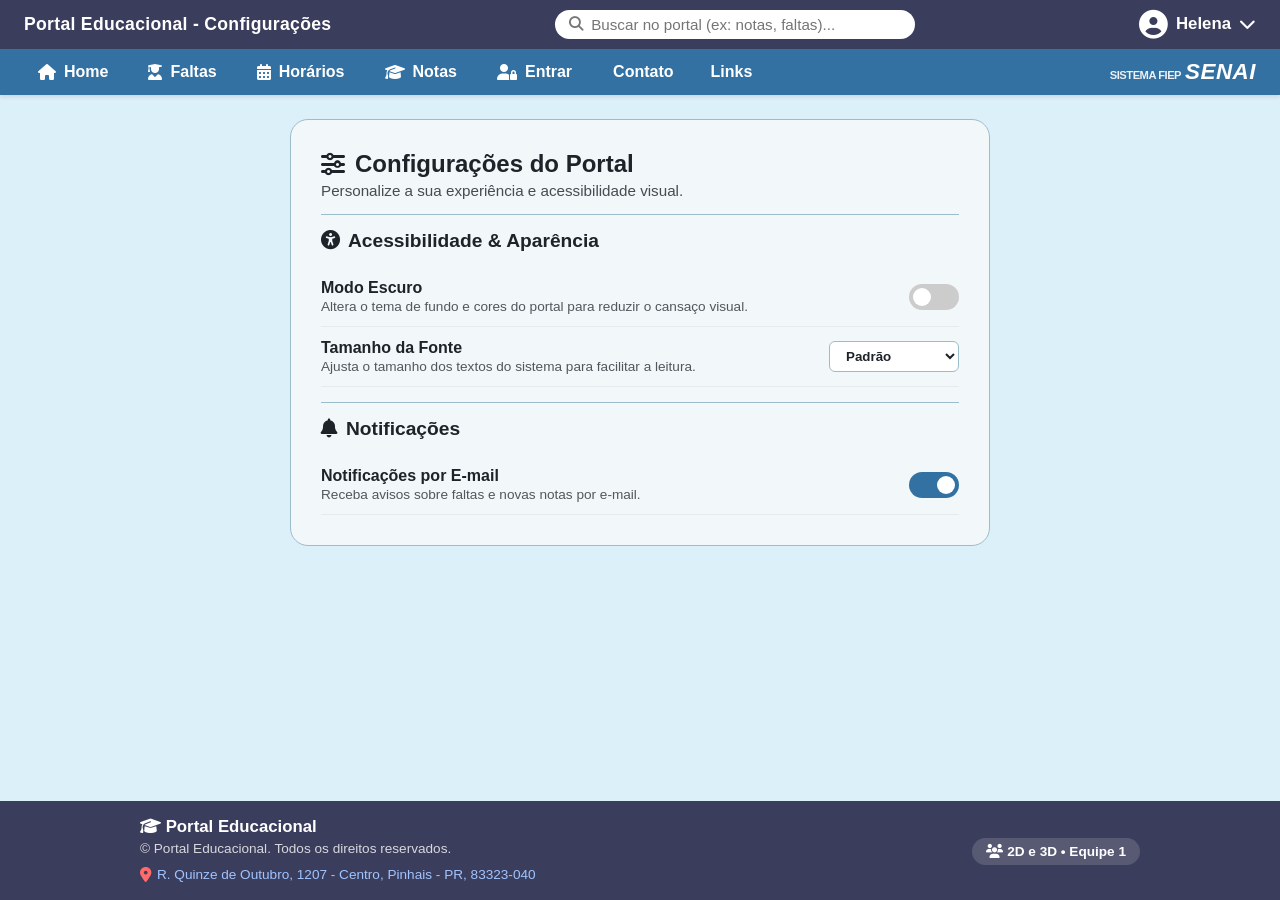
==== configuracoes.html @ 690e12df "adicionado a tela de perfil e endereço" ====
<!DOCTYPE html>
<html lang="pt-BR">
<head>
  <meta charset="UTF-8">
  <meta name="viewport" content="width=device-width, initial-scale=1.0">
  <title>Portal Educacional - Configurações</title>
  <link rel="shortcut icon" href="favicon.ico" type="image/x-icon">
  <link rel="stylesheet" href="style.css">
  <link rel="stylesheet" href="https://cdnjs.cloudflare.com/ajax/libs/font-awesome/6.4.0/css/all.min.css">
</head>
<body data-page="configuracoes">
  <!-- Top Navigation Bar -->
  <header class="top-nav">
    <div class="top-left">
      <span id="page-title">Portal Educacional - Configurações</span>
    </div>
    <div class="top-center">
      <div class="search-bar">
        <i class="fas fa-search"></i>
        <input type="text" placeholder="Buscar no portal (ex: notas, faltas)...">
      </div>
    </div>
    <div class="top-right">
      <div class="user-dropdown">
        <div class="user-profile" id="user-profile-btn">
          <i class="fas fa-user-circle user-avatar"></i>
          <span class="user-name" id="top-user-display">Helena</span>
          <i class="fas fa-chevron-down"></i>
        </div>
        <div class="dropdown-menu" id="user-dropdown-menu">
          <a href="perfil.html" class="dropdown-item">
            <i class="fas fa-user"></i> Meu Perfil
          </a>
          <a href="configuracoes.html" class="dropdown-item">
            <i class="fas fa-cog"></i> Configurações
          </a>
          <a href="#" class="dropdown-item" id="logout-btn">
            <i class="fas fa-sign-out-alt"></i> Sair
          </a>
        </div>
      </div>
    </div>
  </header>

  <!-- Sub Navigation Bar -->
  <nav class="sub-nav">
    <div class="nav-links">
      <a href="index.html" class="nav-btn" data-page="home"><i class="fas fa-home"></i> Home</a>
      <a href="faltas.html" class="nav-btn" data-page="faltas"><i class="fas fa-user-graduate"></i> Faltas</a>
      <a href="horarios.html" class="nav-btn" data-page="horarios"><i class="fas fa-calendar-alt"></i> Horários</a>
      <a href="notas.html" class="nav-btn" data-page="notas"><i class="fas fa-graduation-cap"></i> Notas</a>
      <a href="login.html" class="nav-btn" data-page="login"><i class="fas fa-user-lock"></i> Entrar</a>
      <a href="contato.html" class="sub-link" data-page="contato">Contato</a>
      <a href="#" class="sub-link">Links</a>
    </div>
    <div class="senai-logo">
      <span class="fiep-text">Sistema Fiep</span>
      <span class="senai-text">SENAI</span>
    </div>
  </nav>
  <!-- Main Content Container -->
  <main class="main-container">
    <div class="page-content">
      <div class="settings-card">
        <h2><i class="fas fa-sliders-h"></i> Configurações do Portal</h2>
        <p class="settings-subtitle">Personalize a sua experiência e acessibilidade visual.</p>

        <hr class="card-divider">

        <!-- Seção de Acessibilidade -->
        <div class="settings-section">
          <h3><i class="fas fa-universal-access"></i> Acessibilidade & Aparência</h3>

          <!-- Modo Escuro -->
          <div class="setting-item">
            <div class="setting-info">
              <strong>Modo Escuro</strong>
              <span>Altera o tema de fundo e cores do portal para reduzir o cansaço visual.</span>
            </div>
            <label class="switch">
              <input type="checkbox" id="theme-toggle">
              <span class="slider round"></span>
            </label>
          </div>

          <!-- Tamanho da Fonte -->
          <div class="setting-item">
            <div class="setting-info">
              <strong>Tamanho da Fonte</strong>
              <span>Ajusta o tamanho dos textos do sistema para facilitar a leitura.</span>
            </div>
            <select id="font-size-select" class="custom-select">
              <option value="normal">Padrão</option>
              <option value="large">Grande</option>
              <option value="xlarge">Extra Grande</option>
            </select>
          </div>
        </div>

        <hr class="card-divider">

        <!-- Seção de Notificações -->
        <div class="settings-section">
          <h3><i class="fas fa-bell"></i> Notificações</h3>

          <div class="setting-item">
            <div class="setting-info">
              <strong>Notificações por E-mail</strong>
              <span>Receba avisos sobre faltas e novas notas por e-mail.</span>
            </div>
            <label class="switch">
              <input type="checkbox" id="email-notif" checked>
              <span class="slider round"></span>
            </label>
          </div>
        </div>
      </div>
    </div>
  </main>
  <!-- Footer -->
  <footer class="site-footer">
    <div class="footer-container">
      <div class="footer-brand">
        <span class="footer-title"><i class="fas fa-graduation-cap"></i> Portal Educacional</span>
        <span class="footer-copy">&copy; Portal Educacional. Todos os direitos reservados.</span>
        <div class="footer-address">
          <a href="https://maps.app.goo.gl/TH8DdQArueVKYN8C9" target="_blank" rel="noopener noreferrer">
            <i class="fas fa-map-marker-alt"></i> R. Quinze de Outubro, 1207 - Centro, Pinhais - PR, 83323-040
          </a>
        </div>
      </div>
      <div class="footer-team">
        <span class="team-badge"><i class="fas fa-users"></i> 2D e 3D &bull; Equipe 1</span>
      </div>
    </div>
  </footer>

  <script src="script.js"></script>
</body>
</html>
---- style.css ----
/* Base Reset & Variables */
:root {
  font-size: 16px;
  --navy-dark: #3b3d5c;
  --blue-primary: #3371a3;
  --bg-light-blue: #dcf0fa;
  --card-bg: #f2f7f9;
  --text-dark: #1e2229;
  --border-color: #9cbccc;
  --radius-lg: 18px;
  --radius-md: 10px;
  --radius-sm: 6px;
}

/* Acessibilidade de Fontes na Raiz */
html.font-large {
  font-size: 18px;
}

html.font-xlarge {
  font-size: 20px;
}

/* Modo Escuro */
body.dark-mode {
  --bg-light-blue: #121824;
  --card-bg: #1e2638;
  --text-dark: #e1e6ed;
  --navy-dark: #2a334d;
  --blue-primary: #21517a;
  --border-color: #384766;
}

body.dark-mode .header-cell, 
body.dark-mode .time-cell, 
body.dark-mode .label-cell, 
body.dark-mode .content-cell {
  background-color: #28334a;
  color: #e1e6ed;
}

body.dark-mode .dropdown-menu {
  background-color: #1e2638;
  border-color: #384766;
}

body.dark-mode .dropdown-item {
  color: #e1e6ed;
}

body.dark-mode .dropdown-item:hover {
  background-color: #28334a;
}

body.dark-mode .row-highlight td {
  background-color: #24354c;
}

body.dark-mode .search-results-dropdown {
  background-color: #1e2638;
  border-color: #384766;
}

body.dark-mode .search-result-item {
  color: #e1e6ed;
}

body.dark-mode .search-result-item:hover {
  background-color: #28334a;
}

* {
  box-sizing: border-box;
  margin: 0;
  padding: 0;
  font-family: 'Segoe UI', Tahoma, Geneva, Verdana, sans-serif;
}

body {
  background-color: var(--bg-light-blue);
  color: var(--text-dark);
  min-height: 100vh;
  display: flex;
  flex-direction: column;
  transition: background-color 0.3s, color 0.3s;
}

/* Top Navigation Bar */
.top-nav {
  background-color: var(--navy-dark);
  color: white;
  display: flex;
  justify-content: space-between;
  align-items: center;
  padding: 10px 24px;
}

.top-left {
  font-size: 1.1rem;
  font-weight: 700;
  letter-spacing: 0.3px;
}

.top-center {
  flex: 1;
  max-width: 360px;
  margin: 0 20px;
  position: relative;
}

.search-bar {
  background-color: white;
  border-radius: 20px;
  display: flex;
  align-items: center;
  padding: 6px 14px;
  position: relative;
}

.search-bar i {
  color: #777;
  margin-right: 8px;
  font-size: 0.9rem;
}

.search-bar input {
  border: none;
  outline: none;
  width: 100%;
  font-size: 0.95rem;
  color: #1e2229;
}

/* Dropdown da Busca */
.search-results-dropdown {
  display: none;
  position: absolute;
  top: 110%;
  left: 0;
  right: 0;
  background-color: white;
  border: 1px solid var(--border-color);
  border-radius: var(--radius-md);
  box-shadow: 0 4px 12px rgba(0,0,0,0.15);
  z-index: 1100;
  max-height: 250px;
  overflow-y: auto;
}

.search-result-item {
  display: block;
  padding: 10px 14px;
  color: var(--text-dark);
  text-decoration: none;
  font-size: 0.9rem;
  font-weight: 600;
  transition: background 0.2s;
}

.search-result-item:hover {
  background-color: var(--bg-light-blue);
}

.search-no-result {
  padding: 10px 14px;
  font-size: 0.85rem;
  color: #777;
  text-align: center;
}

.top-right {
  position: relative;
}

.user-dropdown {
  position: relative;
}

.user-profile {
  display: flex;
  align-items: center;
  gap: 8px;
  cursor: pointer;
  font-weight: 600;
  font-size: 1.05rem;
  user-select: none;
}

.user-avatar {
  font-size: 1.8rem;
}

/* Menu Dropdown Perfil */
.dropdown-menu {
  display: none;
  position: absolute;
  top: 100%;
  right: 0;
  margin-top: 10px;
  background-color: white;
  border: 1px solid var(--border-color);
  border-radius: var(--radius-md);
  box-shadow: 0 4px 12px rgba(0,0,0,0.15);
  min-width: 180px;
  z-index: 1000;
  overflow: hidden;
}

.dropdown-menu.show {
  display: block;
}

.dropdown-item {
  display: flex;
  align-items: center;
  gap: 10px;
  padding: 12px 16px;
  color: var(--navy-dark);
  text-decoration: none;
  font-weight: 600;
  font-size: 0.95rem;
  transition: background 0.2s;
}

.dropdown-item:hover {
  background-color: var(--bg-light-blue);
}

.dropdown-item i {
  width: 18px;
  text-align: center;
  color: var(--blue-primary);
}

/* Sub Navigation Bar */
.sub-nav {
  background-color: var(--blue-primary);
  color: white;
  display: flex;
  justify-content: space-between;
  align-items: center;
  padding: 8px 24px;
  box-shadow: 0 2px 4px rgba(0,0,0,0.1);
  flex-wrap: wrap;
  gap: 10px;
}

.nav-links {
  display: flex;
  align-items: center;
  gap: 12px;
  flex-wrap: wrap;
}

.nav-title {
  font-weight: 700;
  font-size: 1.15rem;
  margin-right: 15px;
}

.nav-btn {
  background: transparent;
  border: none;
  color: white;
  font-size: 1rem;
  font-weight: 700;
  padding: 6px 14px;
  border-radius: var(--radius-sm);
  cursor: pointer;
  display: flex;
  align-items: center;
  gap: 8px;
  text-decoration: none;
  transition: background 0.2s;
}

.nav-btn:hover {
  background-color: rgba(255, 255, 255, 0.15);
}

.nav-btn.active {
  background-color: rgba(255, 255, 255, 0.25);
}

.sub-link {
  color: white;
  text-decoration: none;
  font-weight: 700;
  font-size: 1rem;
  margin-left: 5px;
  padding: 6px 10px;
  border-radius: var(--radius-sm);
  transition: background 0.2s;
}

.sub-link:hover, .sub-link.active {
  background-color: rgba(255, 255, 255, 0.15);
}

.nav-actions {
  display: flex;
  align-items: center;
  gap: 12px;
}

.action-btn {
  border: none;
  padding: 8px 18px;
  border-radius: 20px;
  font-weight: bold;
  cursor: pointer;
  font-size: 0.95rem;
  transition: opacity 0.2s;
}

.action-btn:hover {
  opacity: 0.9;
}

.pill-btn {
  background-color: white;
  color: var(--navy-dark);
}

.dark-btn {
  background-color: var(--navy-dark);
  color: white;
}

.btn-block {
  width: 100%;
  margin-top: 10px;
}

/* Senai Logo Branding */
.senai-logo {
  display: flex;
  align-items: baseline;
  gap: 4px;
  user-select: none;
}

.senai-logo.inline {
  margin-right: 15px;
}

.fiep-text {
  font-size: 0.7rem;
  font-weight: bold;
  text-transform: uppercase;
  letter-spacing: -0.5px;
  opacity: 0.9;
}

.senai-text {
  font-size: 1.4rem;
  font-weight: 900;
  font-style: italic;
  letter-spacing: 0.5px;
}

/* Main Container */
.main-container {
  padding: 24px;
  max-width: 1000px;
  margin: 0 auto;
  width: 100%;
  flex: 1;
}

.page-content {
  display: flex;
  flex-direction: column;
  gap: 20px;
}

/* Screen 1: Home */
.welcome-card {
  background-color: var(--navy-dark);
  color: white;
  padding: 20px 24px;
  border-radius: var(--radius-lg);
}

.welcome-card h2 {
  font-size: 1.6rem;
  margin-bottom: 6px;
}

.welcome-card p {
  font-size: 1rem;
  opacity: 0.9;
}

.cards-grid {
  display: grid;
  grid-template-columns: repeat(auto-fit, minmax(260px, 1fr));
  gap: 20px;
}

.card {
  background-color: var(--card-bg);
  border: 1px solid var(--border-color);
  border-radius: var(--radius-lg);
  padding: 20px;
  display: flex;
  flex-direction: column;
}

.card h3 {
  color: var(--text-dark);
  font-size: 1.25rem;
  text-align: center;
  margin-bottom: 10px;
}

.card-subtitle {
  color: var(--text-dark);
  font-weight: bold;
  font-size: 0.9rem;
  margin-bottom: 8px;
  text-align: center;
}

.subjects-list {
  list-style: none;
  text-align: center;
  margin-bottom: 15px;
  font-weight: bold;
  color: var(--text-dark);
}

.subjects-list li {
  margin-bottom: 3px;
}

.card-divider {
  border: 0;
  border-top: 1px solid var(--border-color);
  margin: 15px 0;
}

.card-body-text {
  text-align: center;
  color: var(--text-dark);
  margin-bottom: 20px;
  flex: 1;
  display: flex;
  flex-direction: column;
  justify-content: center;
  font-size: 0.95rem;
}

.btn-link {
  color: var(--blue-primary);
  font-weight: 800;
  text-decoration: none;
  font-size: 1.1rem;
  margin-top: auto;
  display: inline-block;
  text-align: center;
}

.btn-link:hover {
  text-decoration: underline;
}

/* Screen 2: Faltas */
.summary-box {
  background-color: var(--card-bg);
  border: 1px solid var(--border-color);
  border-radius: var(--radius-lg);
  padding: 16px 24px;
  display: flex;
  align-items: center;
  gap: 20px;
}

.summary-icon {
  font-size: 2rem;
  color: var(--text-dark);
}

.summary-text {
  display: flex;
  flex-direction: column;
}

.summary-title {
  font-size: 1.5rem;
  font-weight: 800;
  color: var(--text-dark);
}

.summary-info {
  font-size: 1.1rem;
  font-weight: 800;
  color: var(--text-dark);
}

.table-container {
  background-color: var(--card-bg);
  border: 1px solid var(--border-color);
  border-radius: var(--radius-lg);
  overflow: hidden;
  position: relative;
  padding-bottom: 40px;
}

.data-table {
  width: 100%;
  border-collapse: collapse;
}

.data-table th {
  background-color: var(--navy-dark);
  color: white;
  padding: 12px 20px;
  font-size: 1.2rem;
  font-weight: 700;
}

.data-table td {
  padding: 10px 20px;
  color: var(--text-dark);
  font-weight: bold;
  font-size: 1.05rem;
}

.th-left, .td-left { text-align: left; }
.th-center, .td-center { text-align: center; }
.th-right, .td-right { text-align: right; }

.row-highlight td {
  background-color: #d8eef8;
  border-top: 1px solid var(--border-color);
  border-bottom: 1px solid var(--border-color);
}

.senai-table-footer {
  position: absolute;
  bottom: 8px;
  right: 20px;
  color: var(--text-dark);
  display: flex;
  align-items: baseline;
  gap: 4px;
}

/* Screen 3 & 4: Grids (Horários e Notas) */
.grid-schedule, .grid-grades {
  display: grid;
  gap: 10px;
}

.grid-schedule {
  grid-template-columns: 1.2fr repeat(4, 1fr);
}

.grid-grades {
  grid-template-columns: 1.5fr repeat(4, 1fr);
}

.cell {
  padding: 12px 10px;
  text-align: center;
  font-weight: bold;
  border-radius: 4px;
  display: flex;
  align-items: center;
  justify-content: center;
}

.header-cell {
  background-color: white;
  color: var(--text-dark);
  font-size: 1.1rem;
}

.time-cell, .label-cell {
  background-color: white;
  color: var(--text-dark);
  font-size: 1rem;
}

.label-cell {
  justify-content: flex-start;
  padding-left: 15px;
}

.content-cell {
  background-color: white;
  color: var(--text-dark);
  font-size: 1rem;
}

/* Screen 5: Perfil do Usuário */
.profile-card {
  background-color: var(--card-bg);
  border: 1px solid var(--border-color);
  border-radius: var(--radius-lg);
  padding: 30px;
  max-width: 600px;
  margin: 0 auto;
  width: 100%;
}

.profile-header {
  display: flex;
  flex-direction: column;
  align-items: center;
  gap: 10px;
  color: var(--text-dark);
}

.profile-avatar-large {
  font-size: 5rem;
  color: var(--text-dark);
}

.profile-role {
  font-weight: 600;
  opacity: 0.8;
  font-size: 0.95rem;
}

.profile-details {
  display: flex;
  flex-direction: column;
  gap: 16px;
  margin: 20px 0;
}

.detail-item {
  display: flex;
  align-items: center;
  gap: 15px;
  color: var(--text-dark);
}

.detail-item i {
  font-size: 1.4rem;
  width: 25px;
  text-align: center;
  color: var(--blue-primary);
}

.detail-item strong {
  display: block;
  font-size: 0.85rem;
  opacity: 0.7;
}

.detail-item p {
  font-size: 1.05rem;
  font-weight: bold;
}

.profile-actions {
  display: flex;
  justify-content: center;
  margin-top: 25px;
}

.btn-logout {
  background-color: #d9534f;
  color: white;
  border: none;
  padding: 10px 24px;
  font-size: 1rem;
  font-weight: bold;
  border-radius: 20px;
  cursor: pointer;
  display: flex;
  align-items: center;
  gap: 8px;
  transition: background-color 0.2s;
}

.btn-logout:hover {
  background-color: #c9302c;
}

/* Screen 6: Configurações & Acessibilidade */
.settings-card {
  background-color: var(--card-bg);
  border: 1px solid var(--border-color);
  border-radius: var(--radius-lg);
  padding: 30px;
  max-width: 700px;
  margin: 0 auto;
  width: 100%;
}

.settings-card h2 {
  color: var(--text-dark);
  font-size: 1.5rem;
  display: flex;
  align-items: center;
  gap: 10px;
}

.settings-subtitle {
  opacity: 0.8;
  font-size: 0.95rem;
  margin-top: 4px;
}

.settings-section h3 {
  color: var(--text-dark);
  font-size: 1.2rem;
  margin-bottom: 15px;
  display: flex;
  align-items: center;
  gap: 8px;
}

.setting-item {
  display: flex;
  justify-content: space-between;
  align-items: center;
  padding: 12px 0;
  border-bottom: 1px solid rgba(0,0,0,0.05);
}

.setting-info {
  display: flex;
  flex-direction: column;
  gap: 2px;
}

.setting-info strong {
  font-size: 1rem;
  color: var(--text-dark);
}

.setting-info span {
  font-size: 0.85rem;
  opacity: 0.75;
}

/* Switch Component (Modo Escuro Toggle) */
.switch {
  position: relative;
  display: inline-block;
  width: 50px;
  height: 26px;
}

.switch input {
  opacity: 0;
  width: 0;
  height: 0;
}

.slider {
  position: absolute;
  cursor: pointer;
  top: 0;
  left: 0;
  right: 0;
  bottom: 0;
  background-color: #ccc;
  transition: .4s;
}

.slider:before {
  position: absolute;
  content: "";
  height: 18px;
  width: 18px;
  left: 4px;
  bottom: 4px;
  background-color: white;
  transition: .4s;
}

input:checked + .slider {
  background-color: var(--blue-primary);
}

input:checked + .slider:before {
  transform: translateX(24px);
}

.slider.round {
  border-radius: 34px;
}

.slider.round:before {
  border-radius: 50%;
}

/* Custom Select Dropdown */
.custom-select {
  padding: 6px 12px;
  border-radius: var(--radius-sm);
  border: 1px solid var(--border-color);
  background-color: white;
  color: #1e2229;
  font-weight: bold;
  outline: none;
  cursor: pointer;
}

/* Form de Autenticação e Contato */
.auth-card, .contact-card {
  max-width: 500px;
  margin: 0 auto;
  width: 100%;
}

.auth-tabs {
  display: flex;
  gap: 10px;
}

.auth-tab {
  flex: 1;
  padding: 10px;
  border: none;
  background-color: rgba(0,0,0,0.05);
  font-weight: bold;
  font-size: 1rem;
  cursor: pointer;
  border-radius: var(--radius-sm);
  color: var(--text-dark);
  transition: background 0.2s;
}

.auth-tab.active {
  background-color: var(--blue-primary);
  color: white;
}

.auth-tab.is-hidden {
  display: none;
}

.auth-form {
  display: flex;
  flex-direction: column;
  gap: 14px;
}

.auth-form.is-hidden {
  display: none;
}

.form-group {
  display: flex;
  flex-direction: column;
  gap: 6px;
}

.form-group label {
  font-size: 0.9rem;
  font-weight: bold;
  color: var(--text-dark);
}

.input-wrapper {
  position: relative;
  display: flex;
  align-items: center;
}

.input-icon {
  position: absolute;
  left: 12px;
  color: #777;
  font-size: 0.9rem;
}

.input-wrapper input, .form-group select, .form-group textarea {
  width: 100%;
  padding: 10px 12px 10px 36px;
  border: 1px solid var(--border-color);
  border-radius: var(--radius-sm);
  font-size: 0.95rem;
  outline: none;
  background-color: white;
  color: #1e2229;
}

.form-group select, .form-group textarea {
  padding-left: 12px;
}

.btn-toggle-eye {
  position: absolute;
  right: 10px;
  background: none;
  border: none;
  cursor: pointer;
  color: #777;
}

.auth-feedback, .feedback-msg {
  font-size: 0.9rem;
  font-weight: bold;
  text-align: center;
  margin-top: 5px;
}

.auth-feedback.erro {
  color: #d9534f;
}

.auth-feedback.sucesso, .feedback-msg {
  color: #2e7d32;
}

.submit-btn {
  background-color: var(--blue-primary);
  color: white;
  border: none;
  padding: 12px;
  font-size: 1rem;
  font-weight: bold;
  border-radius: var(--radius-sm);
  cursor: pointer;
  transition: background 0.2s;
}

.submit-btn:hover {
  background-color: var(--navy-dark);
}

/* Site Footer */
.site-footer {
  background-color: var(--navy-dark);
  color: white;
  padding: 16px 24px;
  margin-top: auto;
}

.footer-container {
  max-width: 1000px;
  margin: 0 auto;
  display: flex;
  justify-content: space-between;
  align-items: center;
  flex-wrap: wrap;
  gap: 10px;
}

.footer-brand {
  display: flex;
  flex-direction: column;
  gap: 4px;
}

.footer-title {
  font-size: 1.05rem;
  font-weight: bold;
}

.footer-copy {
  font-size: 0.85rem;
  opacity: 0.8;
}

.team-badge {
  background-color: rgba(255,255,255,0.15);
  padding: 6px 14px;
  border-radius: 20px;
  font-size: 0.85rem;
  font-weight: 600;
}



/* Estilização Elegante do Endereço no Rodapé */
.footer-address {
  margin-top: 6px;
}

.footer-address a {
  color: #a0c4ff;
  text-decoration: none;
  font-size: 0.85rem;
  font-weight: 500;
  display: inline-flex;
  align-items: center;
  gap: 6px;
  transition: color 0.2s ease, transform 0.2s ease;
}

.footer-address a i {
  color: #ff6b6b;
  font-size: 0.95rem;
}

.footer-address a:hover {
  color: #ffffff;
  text-decoration: underline;
}

body.dark-mode .footer-address a {
  color: #82aaff;
}

body.dark-mode .footer-address a:hover {
  color: #ffffff;
}
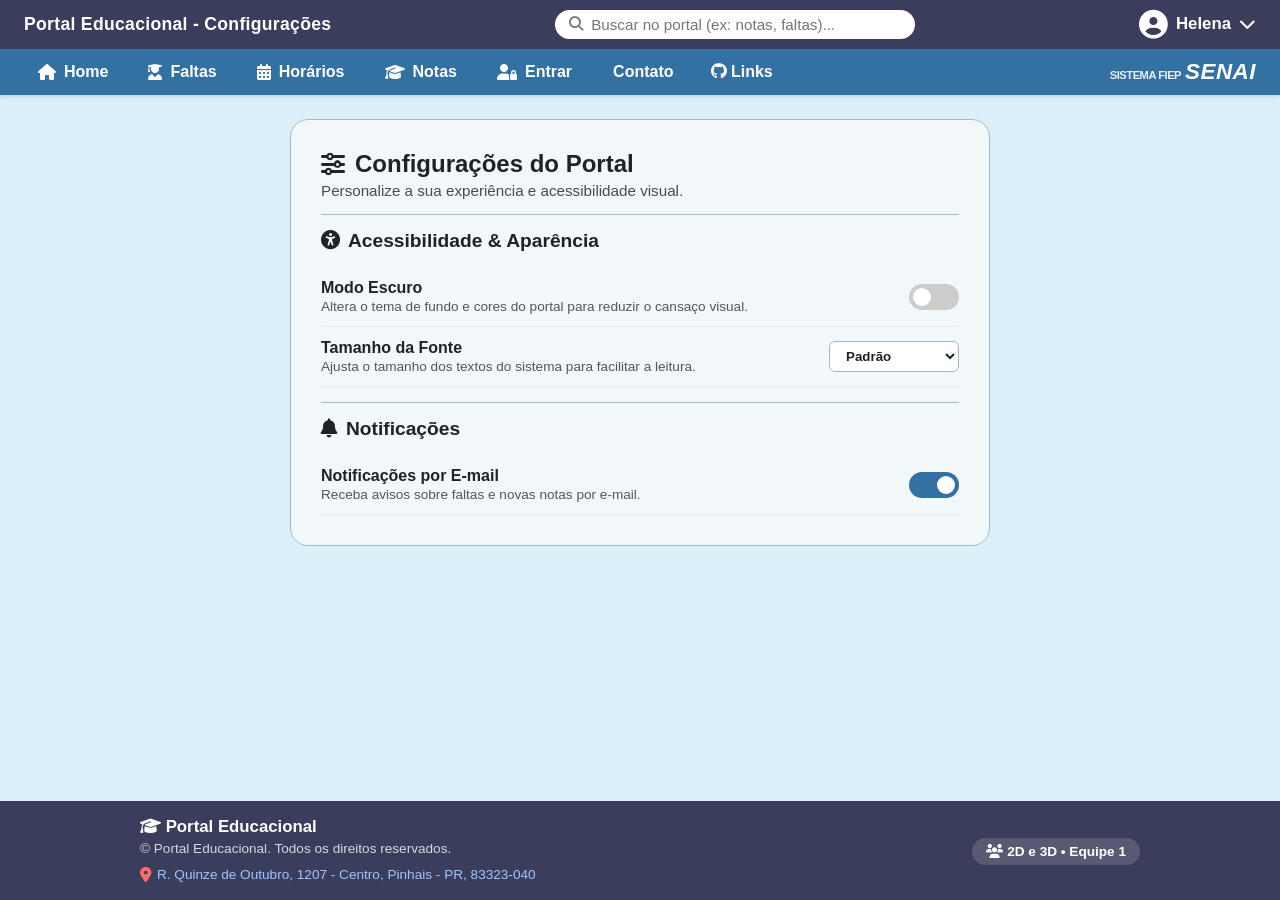
==== commit 00cddee5: "deixando dinamico" ====
--- a/configuracoes.html
+++ b/configuracoes.html
@@ -51,7 +51,7 @@
       <a href="notas.html" class="nav-btn" data-page="notas"><i class="fas fa-graduation-cap"></i> Notas</a>
       <a href="login.html" class="nav-btn" data-page="login"><i class="fas fa-user-lock"></i> Entrar</a>
       <a href="contato.html" class="sub-link" data-page="contato">Contato</a>
-      <a href="#" class="sub-link">Links</a>
+      <a href="#" class="sub-link"><i class="fab fa-github"></i> Links</a>
     </div>
     <div class="senai-logo">
       <span class="fiep-text">Sistema Fiep</span>
--- a/style.css
+++ b/style.css
@@ -969,8 +969,6 @@
   font-weight: 600;
 }
 
-
-
 /* Estilização Elegante do Endereço no Rodapé */
 .footer-address {
   margin-top: 6px;
@@ -1004,3 +1002,95 @@
 body.dark-mode .footer-address a:hover {
   color: #ffffff;
 }
+
+/* Estilização da Foto de Perfil com Upload (Supabase Storage) */
+.avatar-upload-wrapper {
+  position: relative;
+  width: 120px;
+  height: 120px;
+  margin: 0 auto 10px auto;
+}
+
+.profile-avatar-custom {
+  width: 120px;
+  height: 120px;
+  border-radius: 50%;
+  object-fit: cover;
+  border: 4px solid var(--blue-primary);
+  box-shadow: 0 4px 10px rgba(0, 0, 0, 0.15);
+}
+
+.avatar-upload-btn {
+  position: absolute;
+  bottom: 4px;
+  right: 4px;
+  background-color: var(--blue-primary);
+  color: white;
+  width: 34px;
+  height: 34px;
+  border-radius: 50%;
+  display: flex;
+  align-items: center;
+  justify-content: center;
+  cursor: pointer;
+  border: 2px solid white;
+  transition: transform 0.2s, background-color 0.2s;
+}
+
+.avatar-upload-btn:hover {
+  transform: scale(1.1);
+  background-color: var(--navy-dark);
+}
+
+.user-avatar-img {
+  width: 32px;
+  height: 32px;
+  border-radius: 50%;
+  object-fit: cover;
+  border: 2px solid white;
+}
+
+.upload-status-text {
+  font-size: 0.85rem;
+  font-weight: 600;
+  color: var(--blue-primary);
+  margin-top: 4px;
+}
+
+/* Requisitos de Senha */
+.password-requirements {
+  list-style: none;
+  margin-top: 8px;
+  padding: 8px 12px;
+  background-color: rgba(0, 0, 0, 0.03);
+  border-radius: var(--radius-sm);
+  display: flex;
+  flex-direction: column;
+  gap: 4px;
+}
+
+.password-requirements li {
+  font-size: 0.8rem;
+  color: #888;
+  display: flex;
+  align-items: center;
+  gap: 6px;
+  transition: color 0.2s;
+}
+
+.password-requirements li.valid {
+  color: #2e7d32;
+  font-weight: bold;
+}
+
+body.dark-mode .password-requirements {
+  background-color: rgba(255, 255, 255, 0.05);
+}
+
+body.dark-mode .password-requirements li {
+  color: #aaa;
+}
+
+body.dark-mode .password-requirements li.valid {
+  color: #66bb6a;
+}
